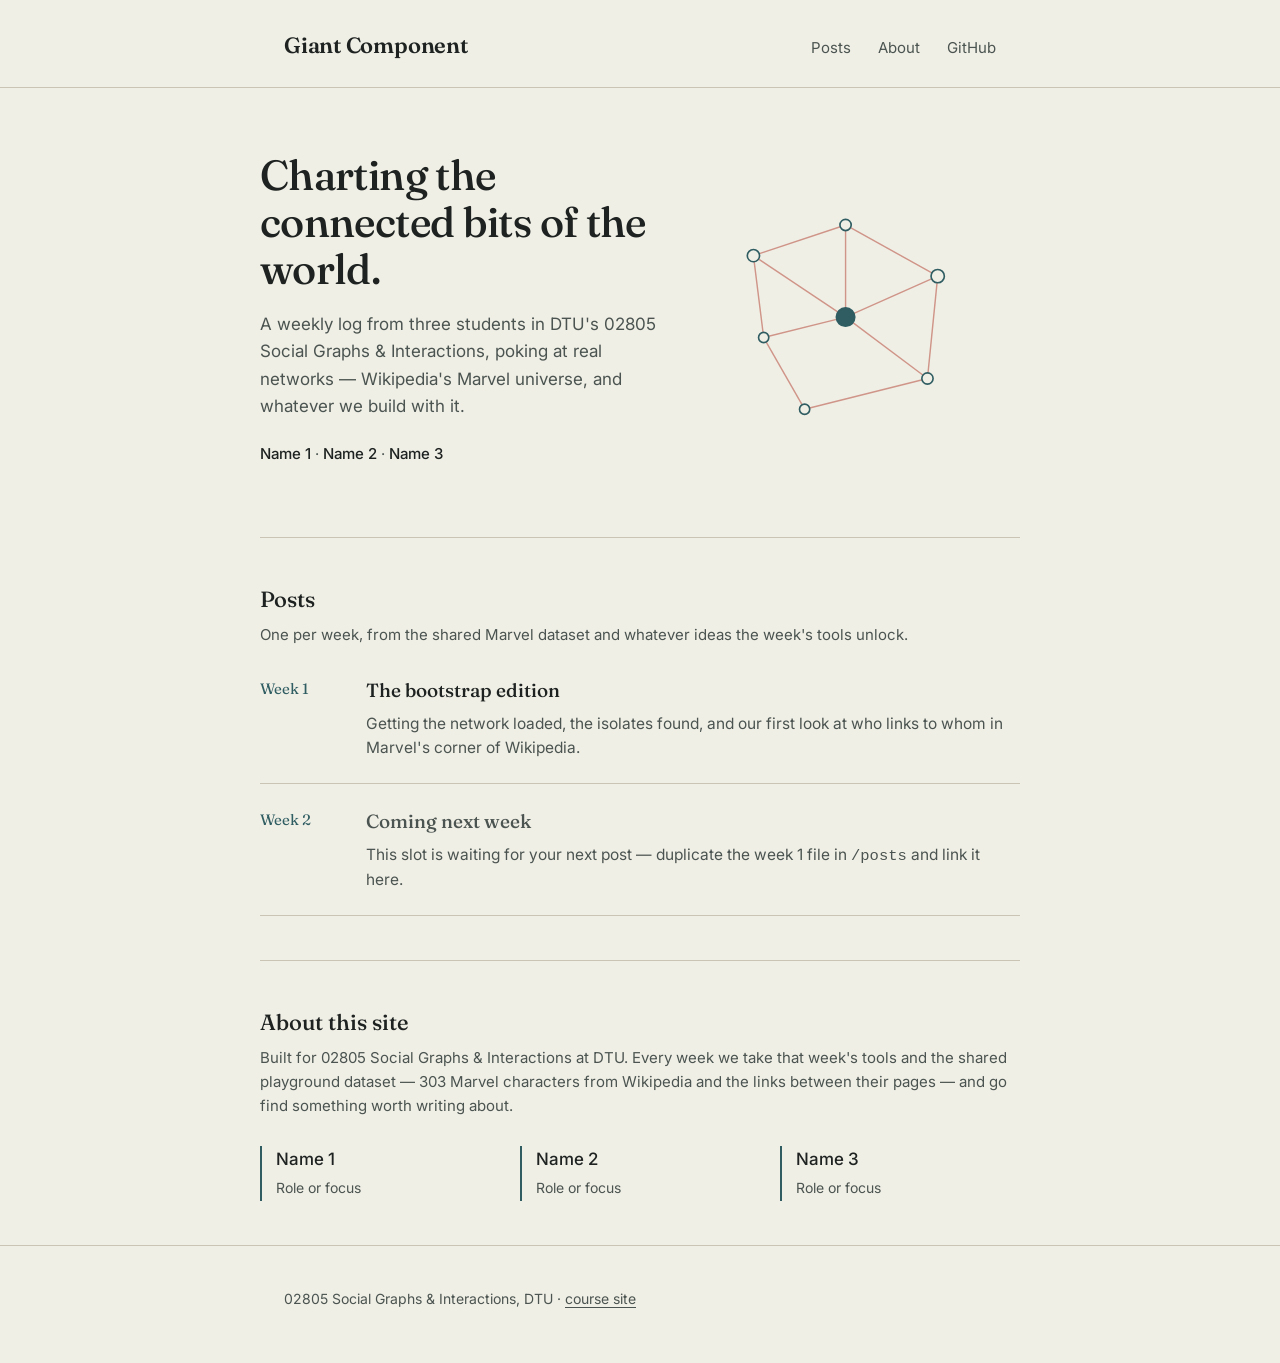
==== giant-component-site/index.html @ 65f7a44e "First version of the site" ====
<!doctype html>
<html lang="en">
<head>
<meta charset="utf-8">
<meta name="viewport" content="width=device-width, initial-scale=1">
<title>Giant Component — 02805 Network Science</title>
<meta name="description" content="A course blog on networks, Wikipedia's Marvel universe, and whatever else we find along the way.">
<link rel="stylesheet" href="style.css">
</head>
<body>

<header class="site-header">
  <div class="wrap">
    <a class="site-title" href="index.html">Giant Component</a>
    <nav class="site-nav">
      <a href="#posts">Posts</a>
      <a href="#about">About</a>
      <a href="https://github.com/YOUR-GITHUB-USERNAME/YOUR-REPO-NAME" target="_blank" rel="noopener">GitHub</a>
    </nav>
  </div>
</header>

<main>
  <section class="hero wrap">
    <div>
      <h1>Charting the connected bits of the world.</h1>
      <p class="tagline">A weekly log from three students in DTU's 02805 Social Graphs &amp; Interactions, poking at real networks — Wikipedia's Marvel universe, and whatever we build with it.</p>
      <p class="members"><strong>Name 1</strong> · <strong>Name 2</strong> · <strong>Name 3</strong></p>
    </div>
    <div class="hero-graphic" aria-hidden="true">
      <svg viewBox="0 0 320 260" xmlns="http://www.w3.org/2000/svg">
        <line class="edge" x1="60" y1="70" x2="150" y2="40"/>
        <line class="edge" x1="60" y1="70" x2="70" y2="150"/>
        <line class="edge" x1="60" y1="70" x2="150" y2="130"/>
        <line class="edge" x1="150" y1="40" x2="150" y2="130"/>
        <line class="edge" x1="150" y1="130" x2="70" y2="150"/>
        <line class="edge" x1="150" y1="130" x2="240" y2="90"/>
        <line class="edge" x1="150" y1="130" x2="230" y2="190"/>
        <line class="edge" x1="240" y1="90" x2="230" y2="190"/>
        <line class="edge" x1="70" y1="150" x2="110" y2="220"/>
        <line class="edge" x1="230" y1="190" x2="110" y2="220"/>
        <line class="edge" x1="150" y1="40" x2="240" y2="90"/>

        <circle class="node big" cx="150" cy="130" r="9"/>
        <circle class="node" cx="60" cy="70" r="6"/>
        <circle class="node" cx="150" cy="40" r="5.5"/>
        <circle class="node" cx="70" cy="150" r="5"/>
        <circle class="node" cx="240" cy="90" r="6.5"/>
        <circle class="node" cx="230" cy="190" r="5.5"/>
        <circle class="node" cx="110" cy="220" r="5"/>
      </svg>
    </div>
  </section>

  <section class="posts wrap" id="posts">
    <h2 class="section-heading">Posts</h2>
    <p class="section-sub">One per week, from the shared Marvel dataset and whatever ideas the week's tools unlock.</p>
    <ul class="post-list">
      <li>
        <span class="week-label">Week 1</span>
        <div>
          <h3><a href="posts/week1-bootstrap.html">The bootstrap edition</a></h3>
          <p>Getting the network loaded, the isolates found, and our first look at who links to whom in Marvel's corner of Wikipedia.</p>
        </div>
      </li>
      <li class="placeholder">
        <span class="week-label">Week 2</span>
        <div>
          <h3><a href="#">Coming next week</a></h3>
          <p>This slot is waiting for your next post — duplicate the week 1 file in <code>/posts</code> and link it here.</p>
        </div>
      </li>
    </ul>
  </section>

  <section class="about wrap" id="about">
    <h2 class="section-heading">About this site</h2>
    <p class="section-sub">Built for 02805 Social Graphs &amp; Interactions at DTU. Every week we take that week's tools and the shared playground dataset — 303 Marvel characters from Wikipedia and the links between their pages — and go find something worth writing about.</p>
    <ul class="team">
      <li><span class="name">Name 1</span><span class="role">Role or focus</span></li>
      <li><span class="name">Name 2</span><span class="role">Role or focus</span></li>
      <li><span class="name">Name 3</span><span class="role">Role or focus</span></li>
    </ul>
  </section>
</main>

<footer class="site-footer">
  <div class="wrap">
    <p>02805 Social Graphs &amp; Interactions, DTU · <a href="https://sunelehmann.com/socialgraphs2026-web/" target="_blank" rel="noopener">course site</a></p>
  </div>
</footer>

</body>
</html>
---- giant-component-site/style.css ----
@import url('https://fonts.googleapis.com/css2?family=Fraunces:opsz,wght@9..144,400;9..144,500;9..144,600&family=Inter:wght@400;500;600&display=swap');

:root {
  --paper: #F0EFE6;
  --ink: #1E2321;
  --ink-soft: #4B5450;
  --edge: #B54B3C;
  --node: #2F5D62;
  --hairline: #C9C4B4;
  --max-width: 760px;
}

* { box-sizing: border-box; }

html {
  scroll-behavior: smooth;
}

body {
  margin: 0;
  background: var(--paper);
  color: var(--ink);
  font-family: 'Inter', -apple-system, BlinkMacSystemFont, sans-serif;
  font-size: 17px;
  line-height: 1.6;
  -webkit-font-smoothing: antialiased;
}

a {
  color: var(--edge);
  text-decoration-thickness: 1px;
  text-underline-offset: 3px;
}
a:hover { color: var(--ink); }

.wrap {
  max-width: var(--max-width);
  margin: 0 auto;
  padding: 0 24px;
}

/* ---------- Header ---------- */

header.site-header {
  border-bottom: 1px solid var(--hairline);
}
.site-header .wrap {
  display: flex;
  align-items: baseline;
  justify-content: space-between;
  padding-top: 28px;
  padding-bottom: 24px;
  flex-wrap: wrap;
  gap: 12px;
}
.site-title {
  font-family: 'Fraunces', serif;
  font-weight: 600;
  font-size: 22px;
  letter-spacing: -0.01em;
  color: var(--ink);
  text-decoration: none;
}
.site-title:hover { color: var(--ink); }
nav.site-nav a {
  color: var(--ink-soft);
  text-decoration: none;
  margin-left: 22px;
  font-size: 15px;
}
nav.site-nav a:first-child { margin-left: 0; }
nav.site-nav a:hover { color: var(--edge); }

/* ---------- Hero ---------- */

.hero {
  padding: 64px 0 56px;
  display: grid;
  grid-template-columns: 1.1fr 0.9fr;
  gap: 32px;
  align-items: center;
}
@media (max-width: 640px) {
  .hero { grid-template-columns: 1fr; padding-top: 40px; }
}
.hero h1 {
  font-family: 'Fraunces', serif;
  font-weight: 500;
  font-size: 42px;
  line-height: 1.12;
  letter-spacing: -0.015em;
  margin: 0 0 18px;
}
.hero p.tagline {
  font-size: 17px;
  color: var(--ink-soft);
  max-width: 46ch;
  margin: 0;
}
.hero .members {
  margin-top: 22px;
  font-size: 15px;
  color: var(--ink-soft);
}
.hero .members strong { color: var(--ink); font-weight: 500; }

.hero-graphic svg { width: 100%; height: auto; display: block; }
.hero-graphic .edge {
  stroke: var(--edge);
  stroke-width: 1.4;
  opacity: 0.55;
}
.hero-graphic .node {
  fill: var(--paper);
  stroke: var(--node);
  stroke-width: 1.6;
}
.hero-graphic .node.big {
  fill: var(--node);
}
.hero-graphic {
  animation: fade-in 900ms ease-out both;
}
@keyframes fade-in {
  from { opacity: 0; transform: translateY(6px); }
  to { opacity: 1; transform: translateY(0); }
}
@media (prefers-reduced-motion: reduce) {
  .hero-graphic { animation: none; }
}

/* ---------- Section headings ---------- */

.section-heading {
  font-family: 'Fraunces', serif;
  font-weight: 500;
  font-size: 22px;
  margin: 0 0 6px;
}
.section-sub {
  color: var(--ink-soft);
  font-size: 15px;
  margin: 0 0 28px;
}

section.posts, section.about {
  padding: 44px 0;
  border-top: 1px solid var(--hairline);
}

/* ---------- Post list ---------- */

.post-list {
  list-style: none;
  margin: 0;
  padding: 0;
}
.post-list li {
  padding: 22px 0;
  border-bottom: 1px solid var(--hairline);
  display: grid;
  grid-template-columns: 88px 1fr;
  gap: 18px;
}
.post-list li:first-child { padding-top: 0; }
.post-list .week-label {
  font-family: 'Fraunces', serif;
  font-size: 15px;
  color: var(--node);
  padding-top: 2px;
}
.post-list h3 {
  margin: 0 0 6px;
  font-family: 'Fraunces', serif;
  font-weight: 500;
  font-size: 19px;
}
.post-list h3 a { color: var(--ink); text-decoration: none; }
.post-list h3 a:hover { color: var(--edge); }
.post-list p {
  margin: 0;
  color: var(--ink-soft);
  font-size: 15.5px;
}
.post-list .placeholder h3 a { color: var(--ink-soft); pointer-events: none; }

/* ---------- About / team ---------- */

.team {
  list-style: none;
  padding: 0;
  margin: 0;
  display: grid;
  grid-template-columns: repeat(auto-fit, minmax(180px, 1fr));
  gap: 20px;
}
.team li {
  border-left: 2px solid var(--node);
  padding-left: 14px;
}
.team .name { font-weight: 500; display: block; }
.team .role { color: var(--ink-soft); font-size: 14px; }

/* ---------- Footer ---------- */

footer.site-footer {
  border-top: 1px solid var(--hairline);
  padding: 28px 0 40px;
  color: var(--ink-soft);
  font-size: 14px;
}
footer.site-footer a { color: var(--ink-soft); }
footer.site-footer a:hover { color: var(--edge); }

/* ---------- Post page ---------- */

.post-page .wrap { max-width: 680px; }
.post-page article { padding: 48px 0 64px; }
.back-link {
  display: inline-block;
  margin-bottom: 28px;
  font-size: 14px;
  color: var(--ink-soft);
  text-decoration: none;
}
.back-link:hover { color: var(--edge); }
.post-page h1 {
  font-family: 'Fraunces', serif;
  font-weight: 500;
  font-size: 34px;
  line-height: 1.15;
  margin: 0 0 8px;
}
.post-meta {
  color: var(--ink-soft);
  font-size: 14px;
  margin-bottom: 32px;
}
.post-page h2 {
  font-family: 'Fraunces', serif;
  font-weight: 500;
  font-size: 20px;
  margin-top: 40px;
}
.post-page figure {
  margin: 24px 0;
  padding: 16px;
  background: #E7E4D8;
  border: 1px solid var(--hairline);
}
.post-page figcaption {
  font-size: 13.5px;
  color: var(--ink-soft);
  margin-top: 10px;
}
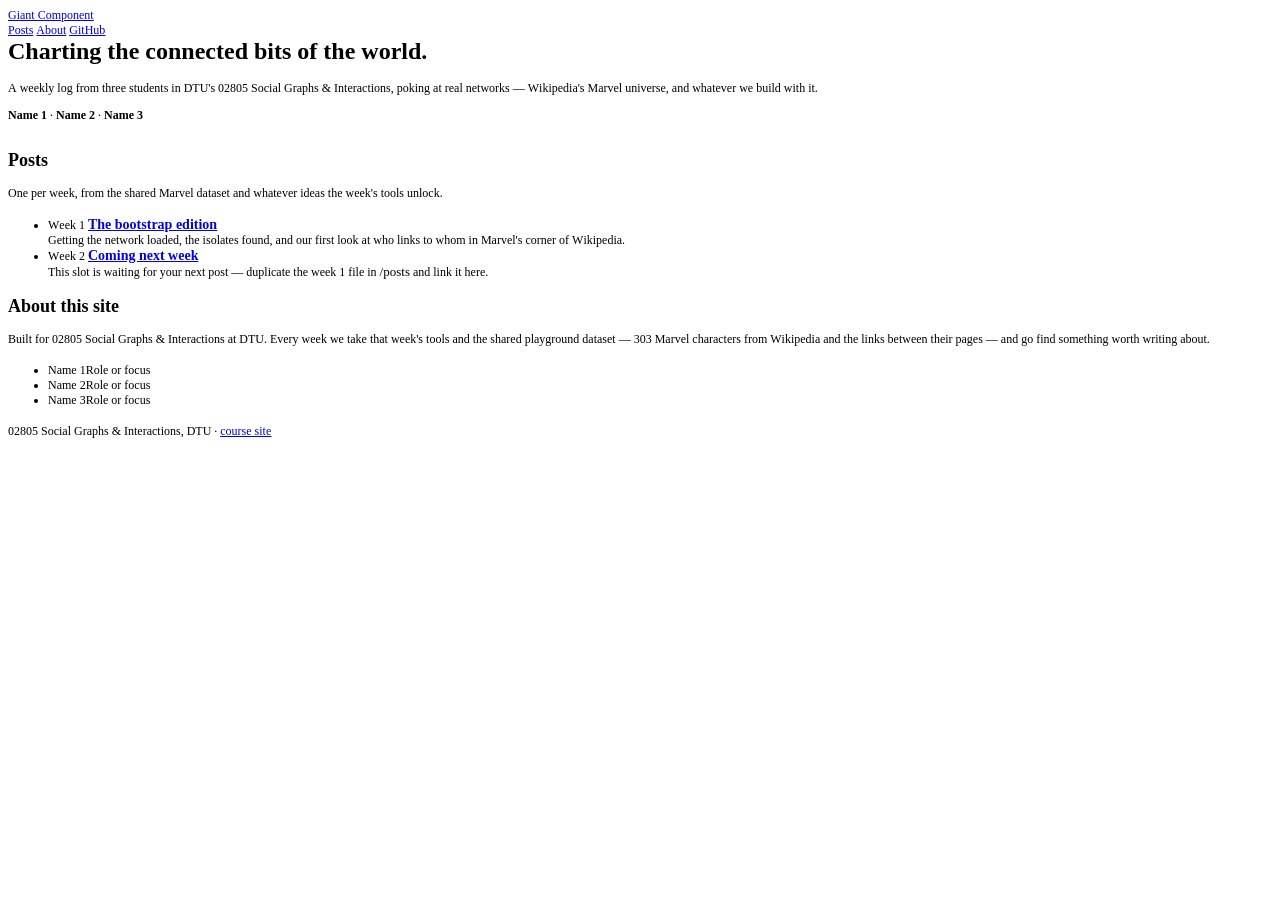
==== commit ec344f79: "First version of the site" ====
--- a/giant-component-site/index.html
+++ b/giant-component-site/index.html
@@ -1,94 +1,53 @@
-<!doctype html>
-<html lang="en">
+<!DOCTYPE html PUBLIC "-//W3C//DTD HTML 4.01//EN" "http://www.w3.org/TR/html4/strict.dtd">
+<html>
 <head>
-<meta charset="utf-8">
-<meta name="viewport" content="width=device-width, initial-scale=1">
-<title>Giant Component — 02805 Network Science</title>
-<meta name="description" content="A course blog on networks, Wikipedia's Marvel universe, and whatever else we find along the way.">
-<link rel="stylesheet" href="style.css">
+  <meta http-equiv="Content-Type" content="text/html; charset=utf-8">
+  <meta http-equiv="Content-Style-Type" content="text/css">
+  <title></title>
+  <meta name="Description" content="A course blog on networks, Wikipedia's Marvel universe, and whatever else we find along the way.">
+  <meta name="Generator" content="Cocoa HTML Writer">
+  <meta name="CocoaVersion" content="2685.6">
+  <style type="text/css">
+    p.p1 {margin: 0.0px 0.0px 0.0px 0.0px; font: 12.0px Times; color: #0000e9; -webkit-text-stroke: #0000e9}
+    p.p3 {margin: 0.0px 0.0px 12.0px 0.0px; font: 12.0px Times; -webkit-text-stroke: #000000}
+    p.p4 {margin: 0.0px 0.0px 0.0px 0.0px; font: 12.0px Times; -webkit-text-stroke: #000000; min-height: 14.0px}
+    li.li6 {margin: 0.0px 0.0px 0.0px 0.0px; font: 12.0px Times; -webkit-text-stroke: #000000}
+    span.s1 {text-decoration: underline ; font-kerning: none}
+    span.s2 {font-kerning: none; color: #000000; -webkit-text-stroke: 0px #000000}
+    span.s3 {text-decoration: underline ; font-kerning: none; -webkit-text-stroke: 0px #0000e9}
+    span.s4 {font-kerning: none}
+    span.s5 {-webkit-text-stroke: 0px #000000}
+    span.s6 {font: 14.0px Times; text-decoration: underline ; font-kerning: none; color: #0000e9; -webkit-text-stroke: 0px #0000e9}
+    span.s7 {font: 14.0px Times; font-kerning: none}
+    span.s8 {font: 13.0px Menlo; font-kerning: none}
+    span.s9 {font: 12.0px Times; text-decoration: underline ; font-kerning: none; color: #0000e9; -webkit-text-stroke: 0px #0000e9}
+    ul.ul1 {list-style-type: disc}
+  </style>
 </head>
 <body>
-
-<header class="site-header">
-  <div class="wrap">
-    <a class="site-title" href="index.html">Giant Component</a>
-    <nav class="site-nav">
-      <a href="#posts">Posts</a>
-      <a href="#about">About</a>
-      <a href="https://github.com/YOUR-GITHUB-USERNAME/YOUR-REPO-NAME" target="_blank" rel="noopener">GitHub</a>
-    </nav>
-  </div>
-</header>
-
-<main>
-  <section class="hero wrap">
-    <div>
-      <h1>Charting the connected bits of the world.</h1>
-      <p class="tagline">A weekly log from three students in DTU's 02805 Social Graphs &amp; Interactions, poking at real networks — Wikipedia's Marvel universe, and whatever we build with it.</p>
-      <p class="members"><strong>Name 1</strong> · <strong>Name 2</strong> · <strong>Name 3</strong></p>
-    </div>
-    <div class="hero-graphic" aria-hidden="true">
-      <svg viewBox="0 0 320 260" xmlns="http://www.w3.org/2000/svg">
-        <line class="edge" x1="60" y1="70" x2="150" y2="40"/>
-        <line class="edge" x1="60" y1="70" x2="70" y2="150"/>
-        <line class="edge" x1="60" y1="70" x2="150" y2="130"/>
-        <line class="edge" x1="150" y1="40" x2="150" y2="130"/>
-        <line class="edge" x1="150" y1="130" x2="70" y2="150"/>
-        <line class="edge" x1="150" y1="130" x2="240" y2="90"/>
-        <line class="edge" x1="150" y1="130" x2="230" y2="190"/>
-        <line class="edge" x1="240" y1="90" x2="230" y2="190"/>
-        <line class="edge" x1="70" y1="150" x2="110" y2="220"/>
-        <line class="edge" x1="230" y1="190" x2="110" y2="220"/>
-        <line class="edge" x1="150" y1="40" x2="240" y2="90"/>
-
-        <circle class="node big" cx="150" cy="130" r="9"/>
-        <circle class="node" cx="60" cy="70" r="6"/>
-        <circle class="node" cx="150" cy="40" r="5.5"/>
-        <circle class="node" cx="70" cy="150" r="5"/>
-        <circle class="node" cx="240" cy="90" r="6.5"/>
-        <circle class="node" cx="230" cy="190" r="5.5"/>
-        <circle class="node" cx="110" cy="220" r="5"/>
-      </svg>
-    </div>
-  </section>
-
-  <section class="posts wrap" id="posts">
-    <h2 class="section-heading">Posts</h2>
-    <p class="section-sub">One per week, from the shared Marvel dataset and whatever ideas the week's tools unlock.</p>
-    <ul class="post-list">
-      <li>
-        <span class="week-label">Week 1</span>
-        <div>
-          <h3><a href="posts/week1-bootstrap.html">The bootstrap edition</a></h3>
-          <p>Getting the network loaded, the isolates found, and our first look at who links to whom in Marvel's corner of Wikipedia.</p>
-        </div>
-      </li>
-      <li class="placeholder">
-        <span class="week-label">Week 2</span>
-        <div>
-          <h3><a href="#">Coming next week</a></h3>
-          <p>This slot is waiting for your next post — duplicate the week 1 file in <code>/posts</code> and link it here.</p>
-        </div>
-      </li>
-    </ul>
-  </section>
-
-  <section class="about wrap" id="about">
-    <h2 class="section-heading">About this site</h2>
-    <p class="section-sub">Built for 02805 Social Graphs &amp; Interactions at DTU. Every week we take that week's tools and the shared playground dataset — 303 Marvel characters from Wikipedia and the links between their pages — and go find something worth writing about.</p>
-    <ul class="team">
-      <li><span class="name">Name 1</span><span class="role">Role or focus</span></li>
-      <li><span class="name">Name 2</span><span class="role">Role or focus</span></li>
-      <li><span class="name">Name 3</span><span class="role">Role or focus</span></li>
-    </ul>
-  </section>
-</main>
-
-<footer class="site-footer">
-  <div class="wrap">
-    <p>02805 Social Graphs &amp; Interactions, DTU · <a href="https://sunelehmann.com/socialgraphs2026-web/" target="_blank" rel="noopener">course site</a></p>
-  </div>
-</footer>
-
+<p class="p1"><span class="s1"><a href="file:///Users/alberthogsted/Library/Mobile%20Documents/com~apple~CloudDocs/Desktop/Desktop%20-%20Albert%E2%80%99s%20MacBook%20Air/DTU/BA/1.%20Semester/Integer%20Programming/Notebooks%20and%20Scripts/files/giant-component-site/index.html">Giant Component</a></span></p>
+<p class="p1"><span class="s1">Posts</span><span class="s2"> </span><span class="s1">About</span><span class="s2"> <a href="https://github.com/AliHoeg/Social-Graphs"><span class="s3">GitHub</span></a></span></p>
+<h1 style="margin: 0.0px 0.0px 16.1px 0.0px; font: 24.0px Times; -webkit-text-stroke: #000000"><span class="s4"><b>Charting the connected bits of the world.</b></span></h1>
+<p class="p3"><span class="s4">A weekly log from three students in DTU's 02805 Social Graphs &amp; Interactions, poking at real networks — Wikipedia's Marvel universe, and whatever we build with it.</span></p>
+<p class="p3"><span class="s4"><b>Name 1</b> · <b>Name 2</b> · <b>Name 3</b><b></b></span></p>
+<p class="p4"><span class="s4"></span><br></p>
+<h2 style="margin: 0.0px 0.0px 14.9px 0.0px; font: 18.0px Times; -webkit-text-stroke: #000000"><span class="s4"><b>Posts</b></span></h2>
+<p class="p3"><span class="s4">One per week, from the shared Marvel dataset and whatever ideas the week's tools unlock.</span></p>
+<ul class="ul1">
+  <li class="li6"><span class="s5"></span><span class="s4">Week 1 <a href="file:///Users/alberthogsted/Library/Mobile%20Documents/com~apple~CloudDocs/Desktop/Desktop%20-%20Albert%E2%80%99s%20MacBook%20Air/DTU/BA/1.%20Semester/Integer%20Programming/Notebooks%20and%20Scripts/files/giant-component-site/posts/week1-bootstrap.html"><span class="s6"><b>The bootstrap edition</b></span></a></span><span class="s7"><b><br>
+</b></span><span class="s4">Getting the network loaded, the isolates found, and our first look at who links to whom in Marvel's corner of Wikipedia.<br>
+</span></li>
+  <li class="li6"><span class="s5"></span><span class="s4">Week 2 </span><span class="s6"><b>Coming next week</b></span><span class="s7"><b><br>
+</b></span><span class="s4">This slot is waiting for your next post — duplicate the week 1 file in </span><span class="s8">/posts</span><span class="s4"> and link it here.<br>
+</span></li>
+</ul>
+<h2 style="margin: 0.0px 0.0px 14.9px 0.0px; font: 18.0px Times; -webkit-text-stroke: #000000"><span class="s4"><b>About this site</b></span></h2>
+<p class="p3"><span class="s4">Built for 02805 Social Graphs &amp; Interactions at DTU. Every week we take that week's tools and the shared playground dataset — 303 Marvel characters from Wikipedia and the links between their pages — and go find something worth writing about.</span></p>
+<ul class="ul1">
+  <li class="li6"><span class="s5"></span><span class="s4">Name 1Role or focus</span></li>
+  <li class="li6"><span class="s5"></span><span class="s4">Name 2Role or focus</span></li>
+  <li class="li6"><span class="s5"></span><span class="s4">Name 3Role or focus</span></li>
+</ul>
+<p class="p3"><span class="s4">02805 Social Graphs &amp; Interactions, DTU · <a href="https://sunelehmann.com/socialgraphs2026-web/"><span class="s9">course site</span></a></span></p>
 </body>
 </html>
